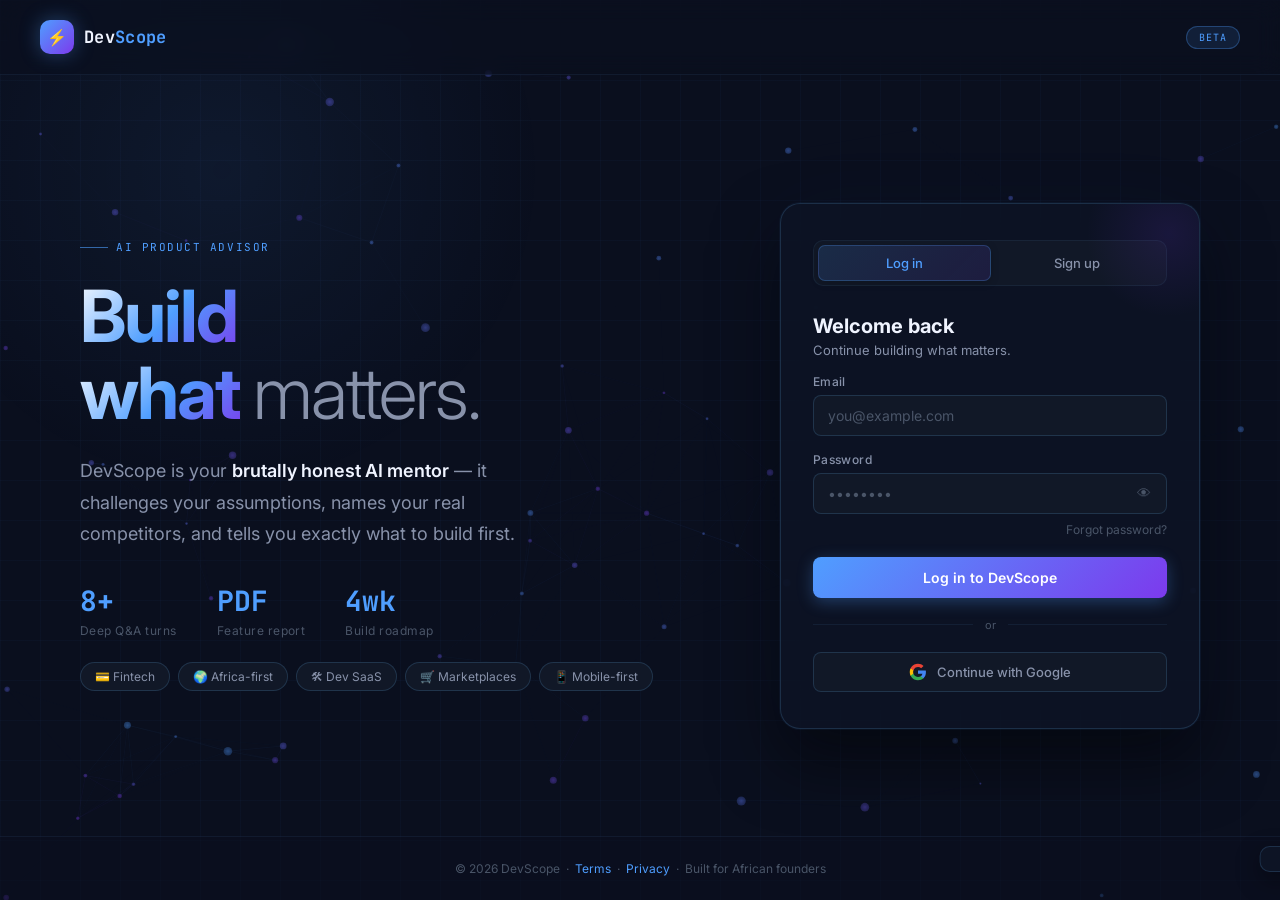
==== Devscope/templates/landing.html @ 610fe061 "Devscope1.0" ====
<!DOCTYPE html>
<html lang="en">
<head>
  <meta charset="UTF-8"/>
  <meta name="viewport" content="width=device-width, initial-scale=1.0"/>
  <title>DevScope — Your AI Product Advisor</title>
  <link rel="preconnect" href="https://fonts.googleapis.com"/>
  <link rel="preconnect" href="https://fonts.gstatic.com" crossorigin/>
  <link href="https://fonts.googleapis.com/css2?family=Inter:wght@300;400;500;600;700&family=JetBrains+Mono:wght@400;500;700&display=swap" rel="stylesheet"/>
  <style>
    *, *::before, *::after { box-sizing: border-box; margin: 0; padding: 0; }

    :root {
      --bg:      #0a0f1e;
      --bg2:     #0d1425;
      --bg3:     #111827;
      --border:  rgba(99,179,237,0.08);
      --border2: rgba(99,179,237,0.18);
      --text:    #f0f4ff;
      --text2:   #8892aa;
      --text3:   #4a5568;
      --accent:  #4f9eff;
      --accent2: #7c3aed;
      --success: #10b981;
      --danger:  #ef4444;
      --glow:    rgba(79,158,255,0.12);
      --font:    'Inter', sans-serif;
      --mono:    'JetBrains Mono', monospace;
    }

    html, body {
      height: 100%;
      font-family: var(--font);
      background: var(--bg);
      color: var(--text);
      overflow-x: hidden;
      -webkit-font-smoothing: antialiased;
    }

    #brainCanvas {
      position: fixed;
      inset: 0;
      width: 100%;
      height: 100%;
      z-index: 0;
      opacity: 0.5;
    }

    body::before {
      content: '';
      position: fixed;
      inset: 0;
      background-image:
        linear-gradient(rgba(79,158,255,0.03) 1px, transparent 1px),
        linear-gradient(90deg, rgba(79,158,255,0.03) 1px, transparent 1px);
      background-size: 40px 40px;
      z-index: 1;
      pointer-events: none;
    }

    body::after {
      content: '';
      position: fixed;
      top: -20%; left: -10%;
      width: 700px; height: 700px;
      background: radial-gradient(circle, rgba(79,158,255,0.07) 0%, transparent 65%);
      z-index: 1;
      pointer-events: none;
    }

    .page {
      position: relative;
      z-index: 2;
      min-height: 100vh;
      display: flex;
      flex-direction: column;
    }

    /* NAV */
    nav {
      display: flex;
      align-items: center;
      justify-content: space-between;
      padding: 20px 40px;
      border-bottom: 1px solid var(--border);
      background: rgba(10,15,30,0.6);
      backdrop-filter: blur(12px);
      position: sticky;
      top: 0;
      z-index: 50;
    }

    .nav-logo {
      display: flex;
      align-items: center;
      gap: 10px;
      text-decoration: none;
    }

    .logo-mark {
      width: 34px; height: 34px;
      background: linear-gradient(135deg, var(--accent), var(--accent2));
      border-radius: 10px;
      display: flex;
      align-items: center;
      justify-content: center;
      font-size: 16px;
      box-shadow: 0 0 20px rgba(79,158,255,0.35);
    }

    .logo-wordmark {
      font-family: var(--mono);
      font-size: 17px;
      font-weight: 700;
      color: var(--text);
      letter-spacing: 0.02em;
    }

    .logo-wordmark span { color: var(--accent); }

    .nav-badge {
      padding: 4px 12px;
      background: var(--glow);
      border: 1px solid rgba(79,158,255,0.3);
      border-radius: 20px;
      font-family: var(--mono);
      font-size: 10px;
      color: var(--accent);
      letter-spacing: 0.1em;
    }

    /* HERO */
    .hero {
      flex: 1;
      display: grid;
      grid-template-columns: 1fr 420px;
      gap: 60px;
      align-items: center;
      padding: 80px 80px 60px;
      max-width: 1280px;
      margin: 0 auto;
      width: 100%;
    }

    .hero-copy { display: flex; flex-direction: column; gap: 24px; }

    .eyebrow {
      display: inline-flex;
      align-items: center;
      gap: 8px;
      font-family: var(--mono);
      font-size: 11px;
      letter-spacing: 0.14em;
      color: var(--accent);
      text-transform: uppercase;
    }

    .eyebrow::before {
      content: '';
      display: inline-block;
      width: 28px; height: 1px;
      background: var(--accent);
      opacity: 0.6;
    }

    h1 {
      font-size: clamp(42px, 6vw, 72px);
      font-weight: 700;
      line-height: 1.06;
      letter-spacing: -2px;
    }

    .word-grad {
      background: linear-gradient(135deg, #fff 0%, var(--accent) 55%, var(--accent2) 100%);
      -webkit-background-clip: text;
      -webkit-text-fill-color: transparent;
      background-clip: text;
    }

    .word-muted { color: var(--text2); font-weight: 300; }

    .hero-sub {
      font-size: 18px;
      color: var(--text2);
      line-height: 1.75;
      max-width: 480px;
    }

    .hero-sub strong { color: var(--text); font-weight: 600; }

    .hero-stats { display: flex; gap: 40px; margin-top: 8px; }

    .stat { display: flex; flex-direction: column; gap: 4px; }

    .stat-num {
      font-family: var(--mono);
      font-size: 28px;
      font-weight: 700;
      color: var(--accent);
    }

    .stat-label { font-size: 12px; color: var(--text3); letter-spacing: 0.04em; }

    .hero-tags { display: flex; flex-wrap: wrap; gap: 8px; }

    .tag {
      padding: 6px 14px;
      background: var(--bg3);
      border: 1px solid var(--border2);
      border-radius: 20px;
      font-size: 12px;
      color: var(--text2);
    }

    /* AUTH CARD */
    .auth-card {
      background: rgba(13,20,37,0.88);
      border: 1px solid var(--border2);
      border-radius: 20px;
      padding: 36px 32px;
      backdrop-filter: blur(24px);
      box-shadow:
        0 0 0 1px rgba(79,158,255,0.05),
        0 32px 64px rgba(0,0,0,0.5),
        0 0 80px rgba(79,158,255,0.04);
      position: relative;
      overflow: hidden;
    }

    .auth-card::before {
      content: '';
      position: absolute;
      top: -60px; right: -60px;
      width: 180px; height: 180px;
      background: radial-gradient(circle, rgba(124,58,237,0.12), transparent 65%);
      border-radius: 50%;
      pointer-events: none;
    }

    .auth-tabs {
      display: flex;
      background: var(--bg3);
      border: 1px solid var(--border);
      border-radius: 10px;
      padding: 4px;
      margin-bottom: 28px;
    }

    .tab-btn {
      flex: 1;
      padding: 9px;
      background: transparent;
      border: none;
      border-radius: 7px;
      font-family: var(--font);
      font-size: 13px;
      font-weight: 500;
      color: var(--text2);
      cursor: pointer;
      transition: all 0.2s;
    }

    .tab-btn.active {
      background: linear-gradient(135deg, rgba(79,158,255,0.15), rgba(124,58,237,0.12));
      color: var(--accent);
      border: 1px solid rgba(79,158,255,0.25);
      box-shadow: 0 2px 8px rgba(0,0,0,0.2);
    }

    .auth-panel { display: none; flex-direction: column; gap: 16px; }
    .auth-panel.active { display: flex; }

    .auth-panel h2 { font-size: 20px; font-weight: 700; color: var(--text); }
    .auth-panel > div > p { font-size: 13px; color: var(--text2); margin-top: 4px; }

    .field { display: flex; flex-direction: column; gap: 6px; }

    .field label { font-size: 12px; font-weight: 500; color: var(--text2); letter-spacing: 0.03em; }

    .field input {
      width: 100%;
      padding: 11px 14px;
      background: var(--bg3);
      border: 1px solid var(--border2);
      border-radius: 8px;
      color: var(--text);
      font-family: var(--font);
      font-size: 14px;
      outline: none;
      transition: all 0.2s;
    }

    .field input:focus {
      border-color: var(--accent);
      box-shadow: 0 0 0 3px rgba(79,158,255,0.1);
    }

    .field input::placeholder { color: var(--text3); }

    .pw-wrap { position: relative; }
    .pw-wrap input { padding-right: 44px; }

    .pw-toggle {
      position: absolute;
      right: 12px; top: 50%;
      transform: translateY(-50%);
      background: none;
      border: none;
      color: var(--text3);
      cursor: pointer;
      font-size: 14px;
      transition: color 0.2s;
      padding: 4px;
    }

    .pw-toggle:hover { color: var(--accent); }

    .field-error { font-size: 11px; color: var(--danger); display: none; }
    .field.has-error input { border-color: var(--danger); }
    .field.has-error .field-error { display: block; }

    .forgot {
      display: block;
      text-align: right;
      font-size: 12px;
      color: var(--text3);
      text-decoration: none;
      margin-top: -8px;
      transition: color 0.2s;
    }

    .forgot:hover { color: var(--accent); }

    .btn-primary {
      width: 100%;
      padding: 12px;
      background: linear-gradient(135deg, var(--accent), var(--accent2));
      border: none;
      border-radius: 8px;
      color: #fff;
      font-family: var(--font);
      font-size: 14px;
      font-weight: 600;
      cursor: pointer;
      transition: all 0.2s;
      box-shadow: 0 4px 16px rgba(79,158,255,0.3);
      margin-top: 4px;
      position: relative;
      overflow: hidden;
    }

    .btn-primary:hover {
      transform: translateY(-1px);
      box-shadow: 0 8px 24px rgba(79,158,255,0.4);
    }

    .btn-primary:active { transform: translateY(0); }

    .btn-primary.loading::after {
      content: '';
      position: absolute;
      inset: 0;
      background: linear-gradient(90deg, transparent, rgba(255,255,255,0.15), transparent);
      animation: shimmer 1.2s infinite;
    }

    @keyframes shimmer {
      from { transform: translateX(-100%); }
      to   { transform: translateX(100%); }
    }

    .divider {
      display: flex;
      align-items: center;
      gap: 12px;
      color: var(--text3);
      font-size: 11px;
      margin: 4px 0;
    }

    .divider::before, .divider::after {
      content: '';
      flex: 1;
      height: 1px;
      background: var(--border);
    }

    .btn-oauth {
      width: 100%;
      padding: 10px 14px;
      background: var(--bg3);
      border: 1px solid var(--border2);
      border-radius: 8px;
      color: var(--text2);
      font-family: var(--font);
      font-size: 13px;
      font-weight: 500;
      cursor: pointer;
      transition: all 0.2s;
      display: flex;
      align-items: center;
      justify-content: center;
      gap: 10px;
    }

    .btn-oauth:hover {
      border-color: var(--accent);
      color: var(--text);
      background: var(--glow);
    }

    .btn-oauth svg { width: 18px; height: 18px; flex-shrink: 0; }

    .terms-note {
      font-size: 11px;
      color: var(--text3);
      text-align: center;
      margin-top: 4px;
    }

    .terms-note a { color: var(--accent); text-decoration: none; }

    /* TOAST */
    #toast {
      position: fixed;
      bottom: 28px; right: 28px;
      background: var(--bg2);
      border: 1px solid var(--border2);
      border-radius: 10px;
      padding: 12px 18px;
      font-size: 13px;
      color: var(--text);
      z-index: 999;
      box-shadow: 0 8px 24px rgba(0,0,0,0.4);
      transform: translateX(120%);
      transition: transform 0.3s cubic-bezier(0.4,0,0.2,1);
      max-width: 320px;
    }

    #toast.show { transform: translateX(0); }
    #toast.success { border-color: rgba(16,185,129,0.4); }
    #toast.error   { border-color: rgba(239,68,68,0.4); }

    footer {
      text-align: center;
      padding: 24px;
      border-top: 1px solid var(--border);
      background: rgba(10,15,30,0.5);
      font-size: 12px;
      color: var(--text3);
      position: relative;
      z-index: 2;
    }

    footer a { color: var(--accent); text-decoration: none; }
    footer a:hover { text-decoration: underline; }

    @media (max-width: 900px) {
      .hero {
        grid-template-columns: 1fr;
        padding: 48px 24px 40px;
        gap: 40px;
      }
      .auth-card { max-width: 480px; width: 100%; margin: 0 auto; }
      .hero-stats { gap: 28px; }
      nav { padding: 16px 24px; }
    }

    @media (prefers-reduced-motion: reduce) {
      *, *::before, *::after { animation: none !important; transition: none !important; }
    }
  </style>
</head>
<body>

<canvas id="brainCanvas"></canvas>

<div class="page">
  <nav>
    <a class="nav-logo" href="#">
      <div class="logo-mark">⚡</div>
      <span class="logo-wordmark">Dev<span>Scope</span></span>
    </a>
    <span class="nav-badge">BETA</span>
  </nav>

  <main class="hero">
    <!-- COPY -->
    <div class="hero-copy">
      <span class="eyebrow">AI Product Advisor</span>

      <h1>
        <span class="word-grad">Build</span><br/>
        <span class="word-grad">what</span>
        <span class="word-muted">matters.</span>
      </h1>

      <p class="hero-sub">
        DevScope is your <strong>brutally honest AI mentor</strong> —
        it challenges your assumptions, names your real competitors,
        and tells you exactly what to build first.
      </p>

      <div class="hero-stats">
        <div class="stat">
          <span class="stat-num">8+</span>
          <span class="stat-label">Deep Q&A turns</span>
        </div>
        <div class="stat">
          <span class="stat-num">PDF</span>
          <span class="stat-label">Feature report</span>
        </div>
        <div class="stat">
          <span class="stat-num">4wk</span>
          <span class="stat-label">Build roadmap</span>
        </div>
      </div>

      <div class="hero-tags">
        <span class="tag">💳 Fintech</span>
        <span class="tag">🌍 Africa-first</span>
        <span class="tag">🛠 Dev SaaS</span>
        <span class="tag">🛒 Marketplaces</span>
        <span class="tag">📱 Mobile-first</span>
      </div>
    </div>

    <!-- AUTH CARD -->
    <div class="auth-card">
      <div class="auth-tabs">
        <button class="tab-btn active" id="tabLogin" onclick="switchTab('login')">Log in</button>
        <button class="tab-btn" id="tabSignup" onclick="switchTab('signup')">Sign up</button>
      </div>

      <!-- LOGIN PANEL -->
      <div class="auth-panel active" id="panelLogin">
        <div>
          <h2>Welcome back</h2>
          <p>Continue building what matters.</p>
        </div>

        <div class="field" id="fieldLoginEmail">
          <label for="loginEmail">Email</label>
          <input type="email" id="loginEmail" placeholder="you@example.com" autocomplete="email"/>
          <span class="field-error">Enter a valid email address.</span>
        </div>

        <div class="field" id="fieldLoginPw">
          <label for="loginPw">Password</label>
          <div class="pw-wrap">
            <input type="password" id="loginPw" placeholder="••••••••" autocomplete="current-password"/>
            <button type="button" class="pw-toggle" onclick="togglePw('loginPw', this)">👁</button>
          </div>
          <span class="field-error">Password is required.</span>
        </div>

        <a href="#" class="forgot">Forgot password?</a>

        <button class="btn-primary" id="btnLogin" onclick="handleLogin()">Log in to DevScope</button>

        <div class="divider">or</div>

        <button class="btn-oauth" onclick="handleOAuth()">
          <svg viewBox="0 0 24 24" fill="none">
            <path d="M22.56 12.25c0-.78-.07-1.53-.2-2.25H12v4.26h5.92c-.26 1.37-1.04 2.53-2.21 3.31v2.77h3.57c2.08-1.92 3.28-4.74 3.28-8.09z" fill="#4285F4"/>
            <path d="M12 23c2.97 0 5.46-.98 7.28-2.66l-3.57-2.77c-.98.66-2.23 1.06-3.71 1.06-2.86 0-5.29-1.93-6.16-4.53H2.18v2.84C3.99 20.53 7.7 23 12 23z" fill="#34A853"/>
            <path d="M5.84 14.09c-.22-.66-.35-1.36-.35-2.09s.13-1.43.35-2.09V7.07H2.18C1.43 8.55 1 10.22 1 12s.43 3.45 1.18 4.93l3.66-2.84z" fill="#FBBC05"/>
            <path d="M12 5.38c1.62 0 3.06.56 4.21 1.64l3.15-3.15C17.45 2.09 14.97 1 12 1 7.7 1 3.99 3.47 2.18 7.07l3.66 2.84c.87-2.6 3.3-4.53 6.16-4.53z" fill="#EA4335"/>
          </svg>
          Continue with Google
        </button>
      </div>

      <!-- SIGNUP PANEL -->
      <div class="auth-panel" id="panelSignup">
        <div>
          <h2>Start building smarter</h2>
          <p>Free account — no credit card needed.</p>
        </div>

        <div class="field" id="fieldSignupName">
          <label for="signupName">Full name</label>
          <input type="text" id="signupName" placeholder="Your name" autocomplete="name"/>
          <span class="field-error">Name is required.</span>
        </div>

        <div class="field" id="fieldSignupEmail">
          <label for="signupEmail">Email</label>
          <input type="email" id="signupEmail" placeholder="you@example.com" autocomplete="email"/>
          <span class="field-error">Enter a valid email address.</span>
        </div>

        <div class="field" id="fieldSignupPw">
          <label for="signupPw">Password</label>
          <div class="pw-wrap">
            <input type="password" id="signupPw" placeholder="Min 8 characters" autocomplete="new-password"/>
            <button type="button" class="pw-toggle" onclick="togglePw('signupPw', this)">👁</button>
          </div>
          <span class="field-error">Password must be at least 8 characters.</span>
        </div>

        <button class="btn-primary" id="btnSignup" onclick="handleSignup()">Create account</button>

        <div class="divider">or</div>

        <button class="btn-oauth" onclick="handleOAuth()">
          <svg viewBox="0 0 24 24" fill="none">
            <path d="M22.56 12.25c0-.78-.07-1.53-.2-2.25H12v4.26h5.92c-.26 1.37-1.04 2.53-2.21 3.31v2.77h3.57c2.08-1.92 3.28-4.74 3.28-8.09z" fill="#4285F4"/>
            <path d="M12 23c2.97 0 5.46-.98 7.28-2.66l-3.57-2.77c-.98.66-2.23 1.06-3.71 1.06-2.86 0-5.29-1.93-6.16-4.53H2.18v2.84C3.99 20.53 7.7 23 12 23z" fill="#34A853"/>
            <path d="M5.84 14.09c-.22-.66-.35-1.36-.35-2.09s.13-1.43.35-2.09V7.07H2.18C1.43 8.55 1 10.22 1 12s.43 3.45 1.18 4.93l3.66-2.84z" fill="#FBBC05"/>
            <path d="M12 5.38c1.62 0 3.06.56 4.21 1.64l3.15-3.15C17.45 2.09 14.97 1 12 1 7.7 1 3.99 3.47 2.18 7.07l3.66 2.84c.87-2.6 3.3-4.53 6.16-4.53z" fill="#EA4335"/>
          </svg>
          Sign up with Google
        </button>

        <p class="terms-note">
          By signing up you agree to our
          <a href="#">Terms</a> &amp; <a href="#">Privacy Policy</a>.
        </p>
      </div>
    </div>
  </main>

  <footer>
    © 2026 DevScope &nbsp;·&nbsp;
    <a href="#">Terms</a> &nbsp;·&nbsp;
    <a href="#">Privacy</a> &nbsp;·&nbsp;
    Built for African founders
  </footer>
</div>

<div id="toast"></div>

<script>
/* ── NEURAL BRAIN CANVAS ── */
(function () {
  const canvas = document.getElementById('brainCanvas');
  const ctx = canvas.getContext('2d');
  let W, H, nodes, pulses = [], tick = 0;

  const COUNT = 70, DIST = 155, SPEED = 0.013;
  const C1 = [79, 158, 255], C2 = [124, 58, 237];

  function lerp(a, b, t) { return a + (b - a) * t; }
  function rgba(r, g, b, a) { return `rgba(${r},${g},${b},${a})`; }

  function resize() {
    W = canvas.width = window.innerWidth;
    H = canvas.height = window.innerHeight;
  }

  function init() {
    nodes = Array.from({ length: COUNT }, () => ({
      x: Math.random() * W,
      y: Math.random() * H,
      vx: (Math.random() - 0.5) * 0.3,
      vy: (Math.random() - 0.5) * 0.3,
      r: Math.random() * 2.4 + 1,
      phase: Math.random() * Math.PI * 2
    }));
  }

  function draw(ts) {
    ctx.clearRect(0, 0, W, H);

    nodes.forEach(n => {
      n.x += n.vx; n.y += n.vy;
      if (n.x < 0 || n.x > W) n.vx *= -1;
      if (n.y < 0 || n.y > H) n.vy *= -1;
    });

    for (let i = 0; i < nodes.length; i++) {
      for (let j = i + 1; j < nodes.length; j++) {
        const dx = nodes[i].x - nodes[j].x;
        const dy = nodes[i].y - nodes[j].y;
        const d = Math.sqrt(dx * dx + dy * dy);
        if (d < DIST) {
          const a = (1 - d / DIST) * 0.16;
          const t = i / nodes.length;
          const r = Math.round(lerp(C1[0], C2[0], t));
          const g = Math.round(lerp(C1[1], C2[1], t));
          const b = Math.round(lerp(C1[2], C2[2], t));
          ctx.beginPath();
          ctx.moveTo(nodes[i].x, nodes[i].y);
          ctx.lineTo(nodes[j].x, nodes[j].y);
          ctx.strokeStyle = rgba(r, g, b, a);
          ctx.lineWidth = 0.7;
          ctx.stroke();
        }
      }
    }

    tick++;
    if (tick % 50 === 0 && nodes.length >= 2) {
      const i = Math.floor(Math.random() * nodes.length);
      let j = Math.floor(Math.random() * nodes.length);
      while (j === i) j = Math.floor(Math.random() * nodes.length);
      pulses.push({ from: i, to: j, t: 0 });
    }

    pulses = pulses.filter(p => {
      p.t += SPEED;
      if (p.t > 1) return false;
      const a = nodes[p.from], b = nodes[p.to];
      const px = lerp(a.x, b.x, p.t);
      const py = lerp(a.y, b.y, p.t);
      const g = ctx.createRadialGradient(px, py, 0, px, py, 9);
      g.addColorStop(0, rgba(79, 158, 255, 0.9));
      g.addColorStop(1, rgba(79, 158, 255, 0));
      ctx.beginPath();
      ctx.arc(px, py, 9, 0, Math.PI * 2);
      ctx.fillStyle = g;
      ctx.fill();
      return true;
    });

    nodes.forEach((n, i) => {
      const pulse = 0.5 + 0.5 * Math.sin(ts * 0.001 + n.phase);
      const t = i / nodes.length;
      const r = Math.round(lerp(C1[0], C2[0], t));
      const g = Math.round(lerp(C1[1], C2[1], t));
      const b = Math.round(lerp(C1[2], C2[2], t));
      const grd = ctx.createRadialGradient(n.x, n.y, 0, n.x, n.y, n.r * 3);
      grd.addColorStop(0, rgba(r, g, b, 0.85));
      grd.addColorStop(1, rgba(r, g, b, 0));
      ctx.beginPath();
      ctx.arc(n.x, n.y, n.r * (1 + 0.4 * pulse), 0, Math.PI * 2);
      ctx.fillStyle = grd;
      ctx.fill();
    });

    requestAnimationFrame(draw);
  }

  window.addEventListener('resize', () => { resize(); init(); });
  resize(); init();
  requestAnimationFrame(draw);
})();

/* ── TABS ── */
function switchTab(tab) {
  ['login', 'signup'].forEach(t => {
    document.getElementById('panel' + t.charAt(0).toUpperCase() + t.slice(1))
      .classList.toggle('active', t === tab);
    document.getElementById('tab' + t.charAt(0).toUpperCase() + t.slice(1))
      .classList.toggle('active', t === tab);
  });
}

/* ── PASSWORD TOGGLE ── */
function togglePw(id, btn) {
  const el = document.getElementById(id);
  const show = el.type === 'password';
  el.type = show ? 'text' : 'password';
  btn.textContent = show ? '🙈' : '👁';
}

/* ── TOAST ── */
function showToast(msg, type) {
  const el = document.getElementById('toast');
  el.textContent = (type === 'error' ? '❌ ' : '✅ ') + msg;
  el.className = 'show ' + (type || 'success');
  clearTimeout(el._t);
  el._t = setTimeout(() => { el.className = ''; }, 3500);
}

/* ── VALIDATION ── */
function isEmail(v) { return /^[^\s@]+@[^\s@]+\.[^\s@]+$/.test(v); }

function setError(id, hasError) {
  document.getElementById(id).classList.toggle('has-error', hasError);
}

/* ── LOGIN ── */
function handleLogin() {
  const email = document.getElementById('loginEmail').value.trim();
  const pw    = document.getElementById('loginPw').value;
  let ok = true;
  if (!isEmail(email)) { setError('fieldLoginEmail', true); ok = false; } else setError('fieldLoginEmail', false);
  if (!pw)             { setError('fieldLoginPw', true);    ok = false; } else setError('fieldLoginPw', false);
  if (!ok) return;

  const btn = document.getElementById('btnLogin');
  btn.classList.add('loading'); btn.disabled = true; btn.textContent = 'Logging in…';
   fetch('/login', { method:'POST', headers:{'Content-Type':'application/json'},
     body: JSON.stringify({ email, password: pw }) })
     .then(r => r.json()).then(d => { if (d.ok) window.location.href='/app'; })

  setTimeout(() => {
    btn.classList.remove('loading'); btn.disabled = false; btn.textContent = 'Log in to DevScope';
    showToast('Logged in! Redirecting…');
     window.location.href = '/app';
  }, 1400);
}

/* ── SIGNUP ── */
function handleSignup() {
  const name  = document.getElementById('signupName').value.trim();
  const email = document.getElementById('signupEmail').value.trim();
  const pw    = document.getElementById('signupPw').value;
  let ok = true;
  if (!name)           { setError('fieldSignupName', true);  ok = false; } else setError('fieldSignupName', false);
  if (!isEmail(email)) { setError('fieldSignupEmail', true); ok = false; } else setError('fieldSignupEmail', false);
  if (pw.length < 8)   { setError('fieldSignupPw', true);   ok = false; } else setError('fieldSignupPw', false);
  if (!ok) return;

  const btn = document.getElementById('btnSignup');
  btn.classList.add('loading'); btn.disabled = true; btn.textContent = 'Creating account…';


  fetch('/register', { method:'POST', headers:{'Content-Type':'application/json'},
    body: JSON.stringify({ name, email, password: pw }) })
    .then(r => r.json()).then(d => { if (d.ok) switchTab('login'); })

  setTimeout(() => {
    btn.classList.remove('loading'); btn.disabled = false; btn.textContent = 'Create account';
    showToast('Account created! Welcome to DevScope 🚀');
    setTimeout(() => switchTab('login'), 1000);
  }, 1400);
}

function handleOAuth() {
  window.location.href = '/auth/google';
}

/* ── ENTER KEY ── */
document.addEventListener('keydown', e => {
  if (e.key !== 'Enter') return;
  const active = document.querySelector('.auth-panel.active');
  if (active.id === 'panelLogin')  handleLogin();
  if (active.id === 'panelSignup') handleSignup();
});
</script>
</body>
</html>
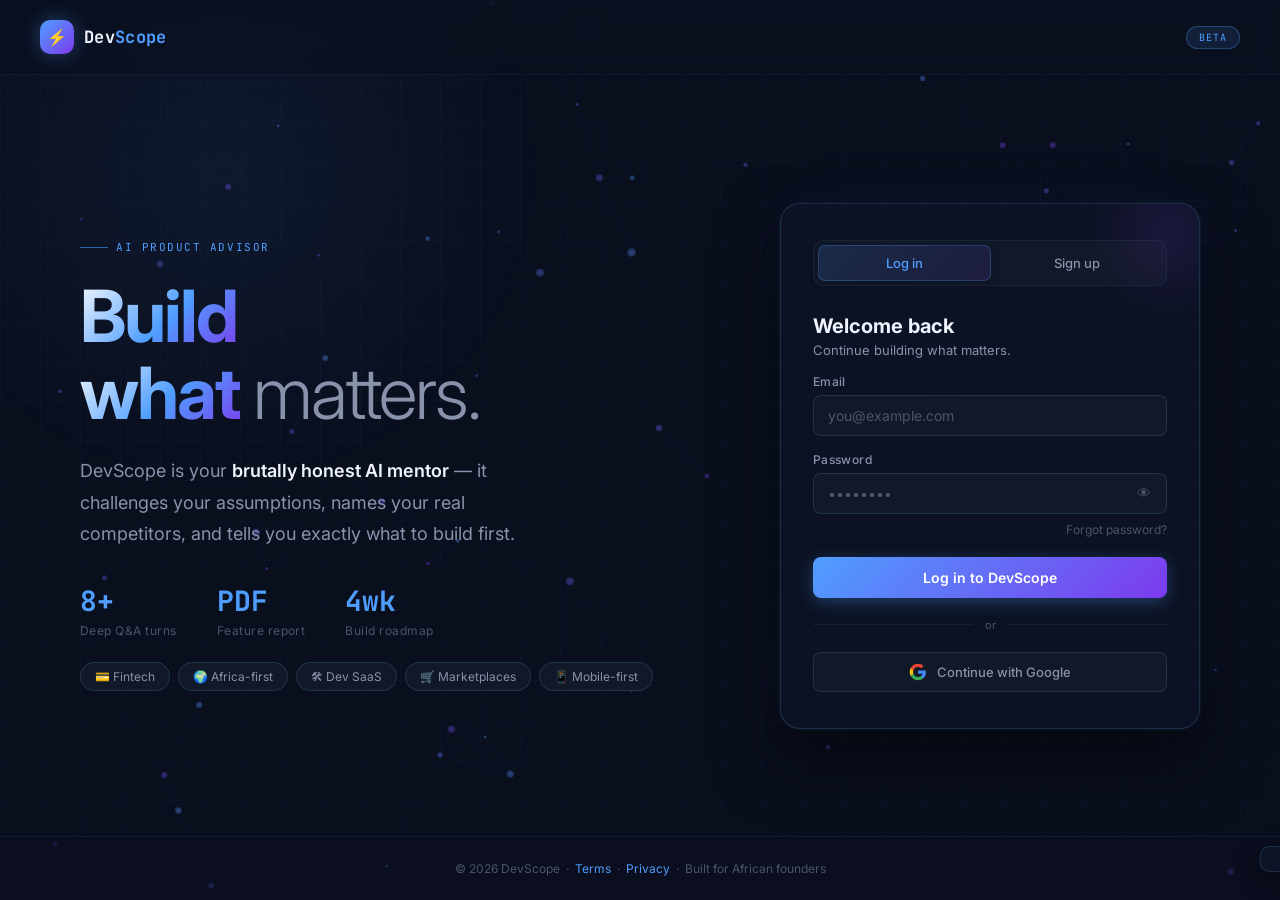
==== commit bb64803f: "Install Novus by Pendo web SDK" ====
--- a/Devscope/templates/landing.html
+++ b/Devscope/templates/landing.html
@@ -470,6 +470,17 @@
       *, *::before, *::after { animation: none !important; transition: none !important; }
     }
   </style>
+  <script>
+  (function(apiKey){
+      (function(p,e,n,d,o){var v,w,x,y,z;o=p[d]=p[d]||{};o._q=o._q||[];
+      v=['initialize','identify','updateOptions','pageLoad','track', 'trackAgent'];for(w=0,x=v.length;w<x;++w)(function(m){
+      o[m]=o[m]||function(){o._q[m===v[0]?'unshift':'push']([m].concat([].slice.call(arguments,0)));};})(v[w]);
+      y=e.createElement(n);y.async=!0;y.src='https://cdn.pendo.io/agent/static/'+apiKey+'/pendo.js';
+      z=e.getElementsByTagName(n)[0];z.parentNode.insertBefore(y,z);})(window,document,'script','pendo');
+  })('cbb05cef-63cd-4e8c-b863-980066c154e8');
+
+  pendo.initialize({ visitor: { id: '' } });
+  </script>
 </head>
 <body>
 
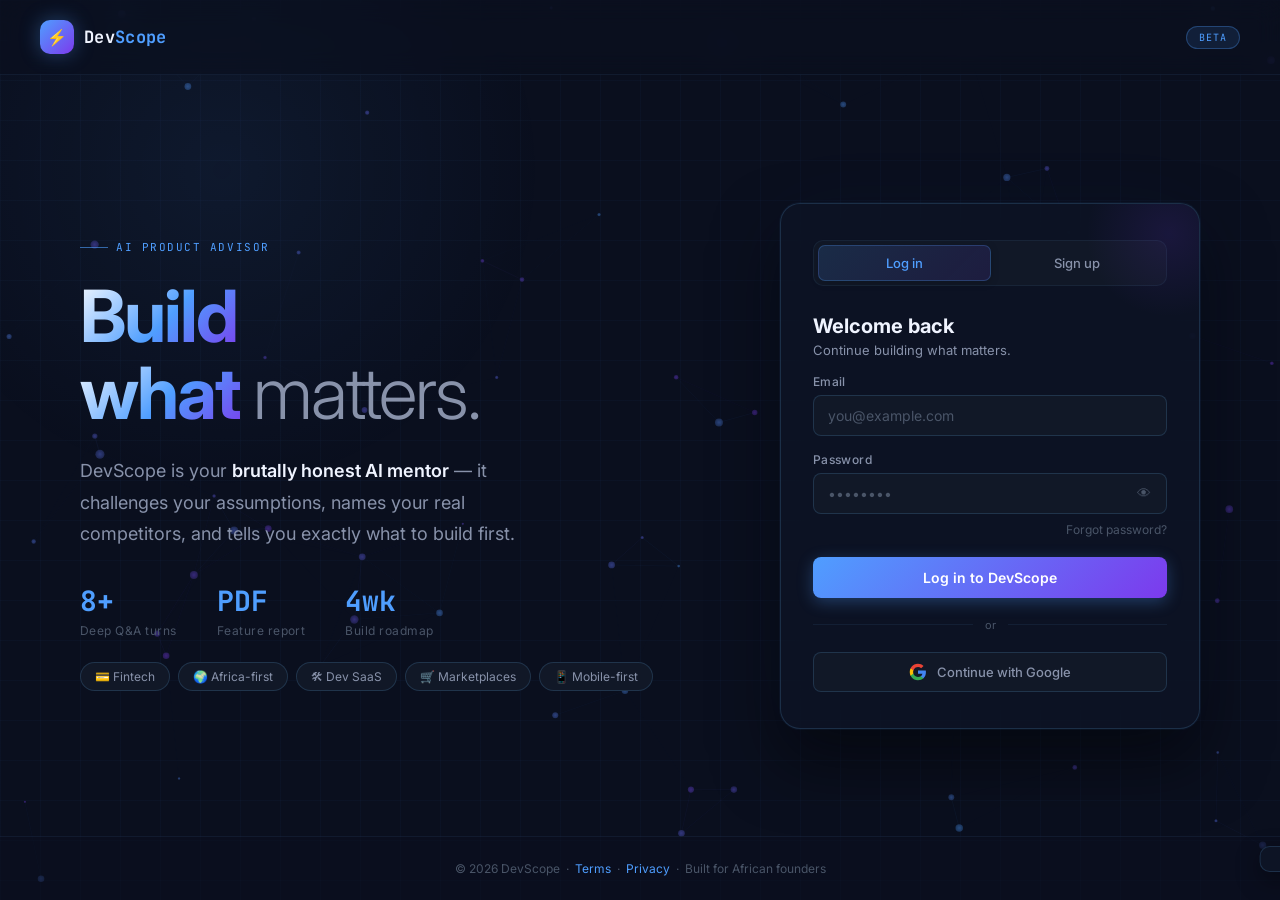
==== commit f078b999: "Instrument 21 Pendo Track Events across auth, chat, reports, deep dive, and session flows Client-sid" ====
--- a/Devscope/templates/landing.html
+++ b/Devscope/templates/landing.html
@@ -470,17 +470,6 @@
       *, *::before, *::after { animation: none !important; transition: none !important; }
     }
   </style>
-  <script>
-  (function(apiKey){
-      (function(p,e,n,d,o){var v,w,x,y,z;o=p[d]=p[d]||{};o._q=o._q||[];
-      v=['initialize','identify','updateOptions','pageLoad','track', 'trackAgent'];for(w=0,x=v.length;w<x;++w)(function(m){
-      o[m]=o[m]||function(){o._q[m===v[0]?'unshift':'push']([m].concat([].slice.call(arguments,0)));};})(v[w]);
-      y=e.createElement(n);y.async=!0;y.src='https://cdn.pendo.io/agent/static/'+apiKey+'/pendo.js';
-      z=e.getElementsByTagName(n)[0];z.parentNode.insertBefore(y,z);})(window,document,'script','pendo');
-  })('cbb05cef-63cd-4e8c-b863-980066c154e8');
-
-  pendo.initialize({ visitor: { id: '' } });
-  </script>
 </head>
 <body>
 
@@ -795,7 +784,7 @@
   btn.classList.add('loading'); btn.disabled = true; btn.textContent = 'Logging in…';
    fetch('/login', { method:'POST', headers:{'Content-Type':'application/json'},
      body: JSON.stringify({ email, password: pw }) })
-     .then(r => r.json()).then(d => { if (d.ok) window.location.href='/app'; })
+     .then(r => r.json()).then(d => { if (d.ok) { pendo.track('user_logged_in', { login_method: 'email' }); window.location.href='/app'; } })
 
   setTimeout(() => {
     btn.classList.remove('loading'); btn.disabled = false; btn.textContent = 'Log in to DevScope';
@@ -821,7 +810,7 @@
 
   fetch('/register', { method:'POST', headers:{'Content-Type':'application/json'},
     body: JSON.stringify({ name, email, password: pw }) })
-    .then(r => r.json()).then(d => { if (d.ok) switchTab('login'); })
+    .then(r => r.json()).then(d => { if (d.ok) { pendo.track('user_registered', { signup_method: 'email', has_name: !!name, email_domain: email.split('@')[1] || '' }); switchTab('login'); } })
 
   setTimeout(() => {
     btn.classList.remove('loading'); btn.disabled = false; btn.textContent = 'Create account';
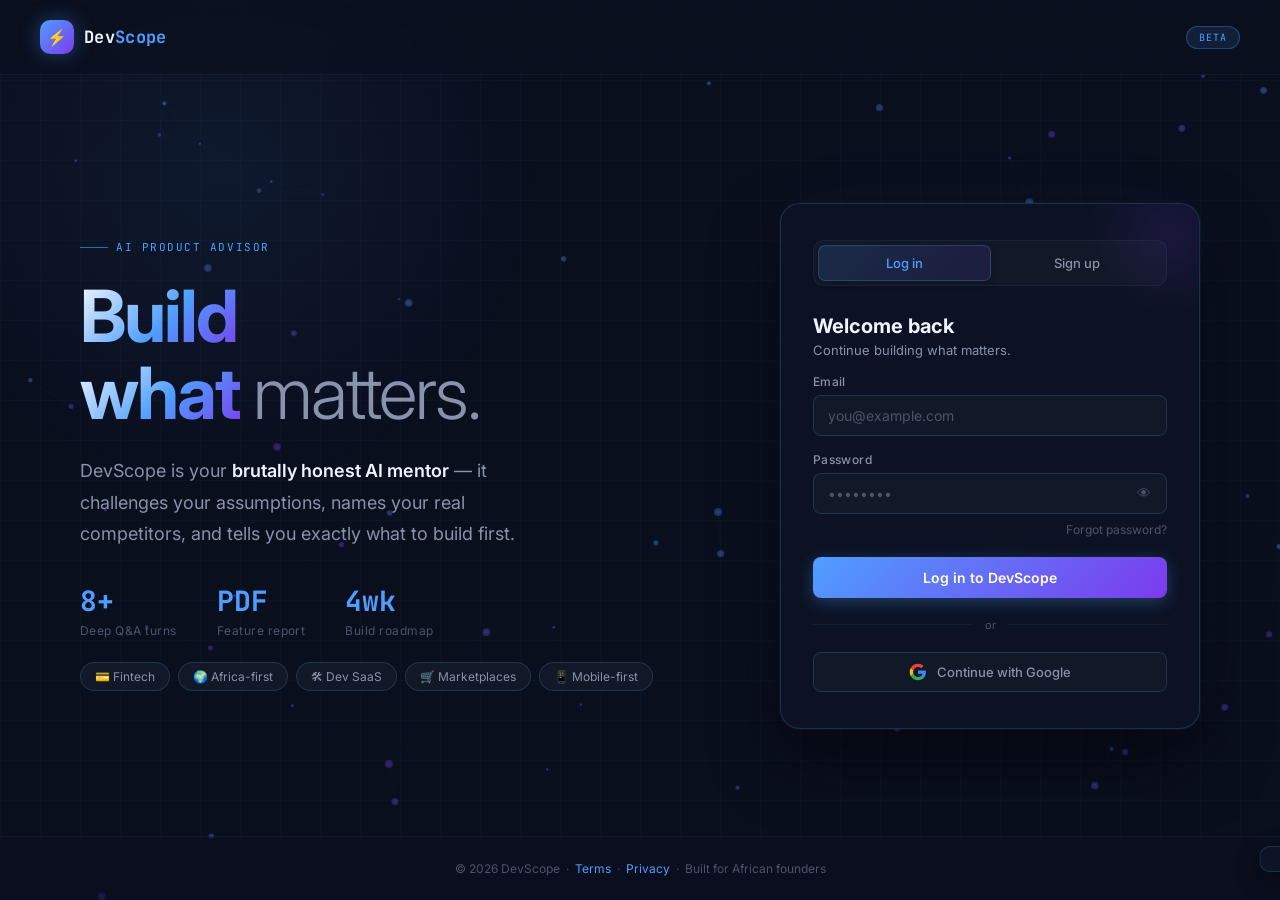
==== commit 449f0743: "Merge f078b999982d163ee736b5267a756daf36a31656 into fe8fdbb9531f8aecdbd64effd77ecd171292913a" ====
--- a/Devscope/templates/landing.html
+++ b/Devscope/templates/landing.html
@@ -470,6 +470,17 @@
       *, *::before, *::after { animation: none !important; transition: none !important; }
     }
   </style>
+  <script>
+  (function(apiKey){
+      (function(p,e,n,d,o){var v,w,x,y,z;o=p[d]=p[d]||{};o._q=o._q||[];
+      v=['initialize','identify','updateOptions','pageLoad','track', 'trackAgent'];for(w=0,x=v.length;w<x;++w)(function(m){
+      o[m]=o[m]||function(){o._q[m===v[0]?'unshift':'push']([m].concat([].slice.call(arguments,0)));};})(v[w]);
+      y=e.createElement(n);y.async=!0;y.src='https://cdn.pendo.io/agent/static/'+apiKey+'/pendo.js';
+      z=e.getElementsByTagName(n)[0];z.parentNode.insertBefore(y,z);})(window,document,'script','pendo');
+  })('cbb05cef-63cd-4e8c-b863-980066c154e8');
+
+  pendo.initialize({ visitor: { id: '' } });
+  </script>
 </head>
 <body>
 
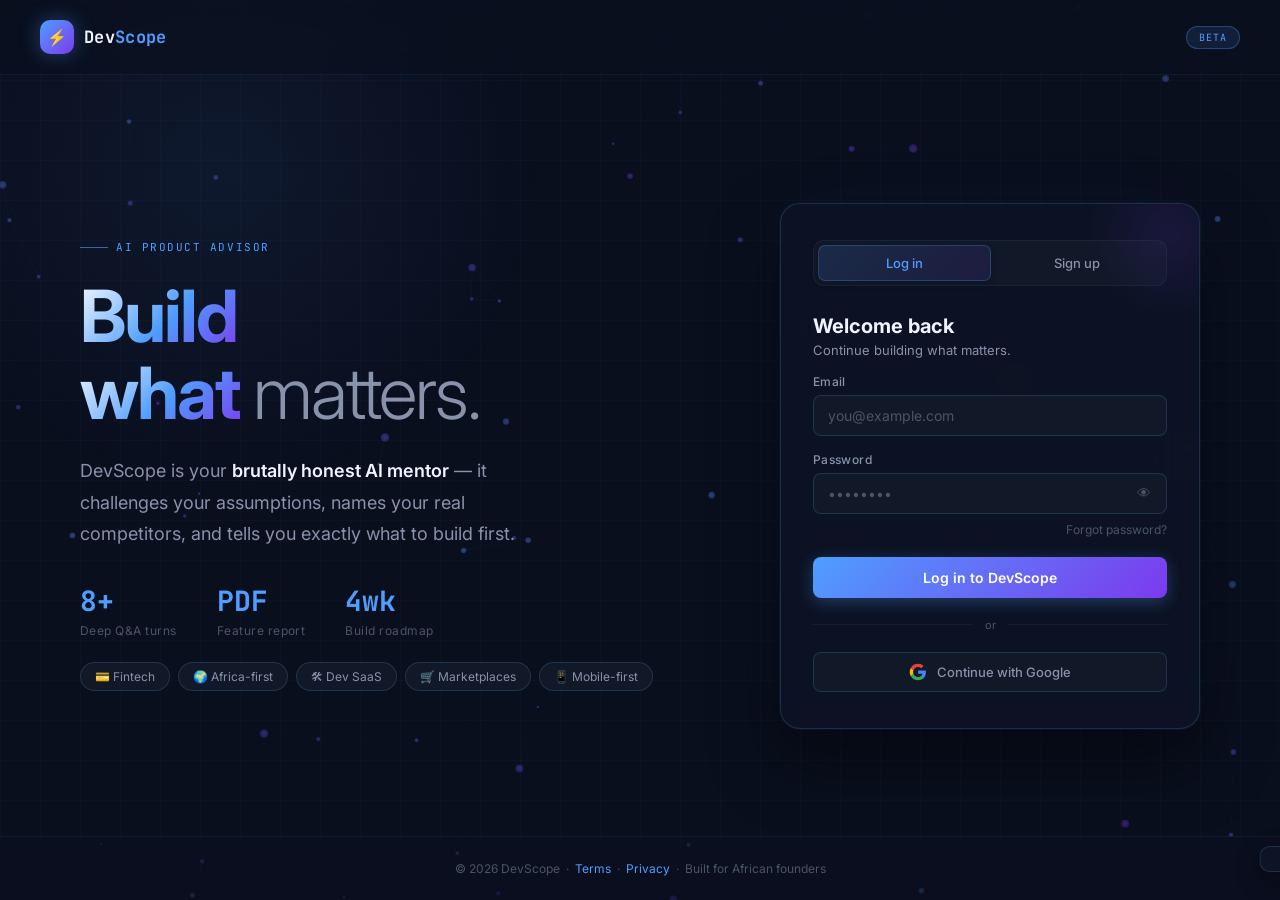
==== commit 6d17a382: "Merge branch 'main' of https://github.com/Ma1la3ka/Devscope1.0" ====
--- a/Devscope/templates/landing.html
+++ b/Devscope/templates/landing.html
@@ -795,7 +795,7 @@
   btn.classList.add('loading'); btn.disabled = true; btn.textContent = 'Logging in…';
    fetch('/login', { method:'POST', headers:{'Content-Type':'application/json'},
      body: JSON.stringify({ email, password: pw }) })
-     .then(r => r.json()).then(d => { if (d.ok) { pendo.track('user_logged_in', { login_method: 'email' }); window.location.href='/app'; } })
+     .then(r => r.json()).then(d => { if (d.ok) window.location.href='/app'; })
 
   setTimeout(() => {
     btn.classList.remove('loading'); btn.disabled = false; btn.textContent = 'Log in to DevScope';
@@ -821,7 +821,7 @@
 
   fetch('/register', { method:'POST', headers:{'Content-Type':'application/json'},
     body: JSON.stringify({ name, email, password: pw }) })
-    .then(r => r.json()).then(d => { if (d.ok) { pendo.track('user_registered', { signup_method: 'email', has_name: !!name, email_domain: email.split('@')[1] || '' }); switchTab('login'); } })
+    .then(r => r.json()).then(d => { if (d.ok) switchTab('login'); })
 
   setTimeout(() => {
     btn.classList.remove('loading'); btn.disabled = false; btn.textContent = 'Create account';
